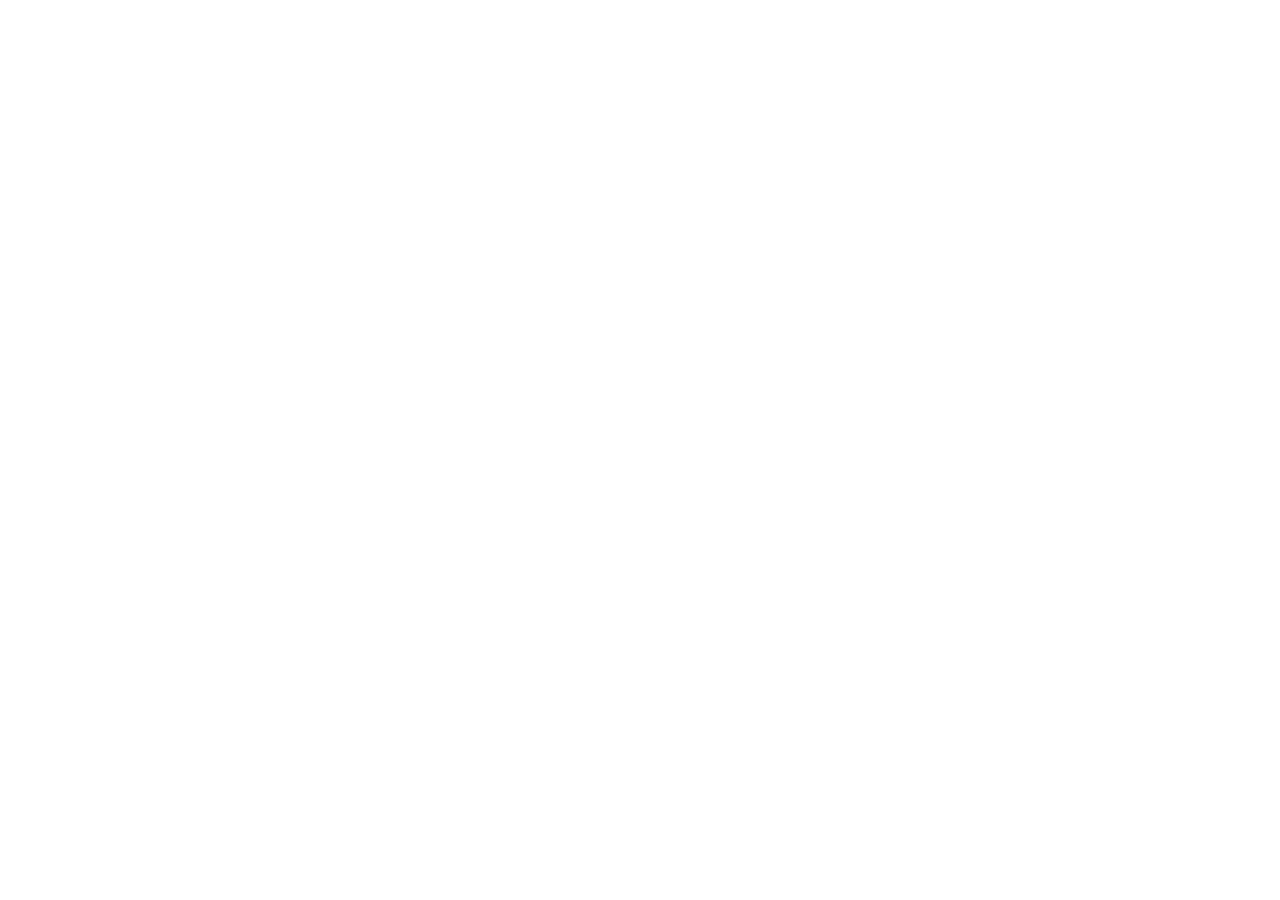
==== index.html @ a663e1cb "feat: add project starter files" ====
<!DOCTYPE html>
<html lang="en">
<head>
    <meta charset="UTF-8">
    <meta name="viewport" content="width=device-width, initial-scale=1.0">
    <title>Stockholm</title>
    <link rel="stylesheet" href="style.css">
</head>
<body>
    <script src="script.js"></script>
</body>
</html>
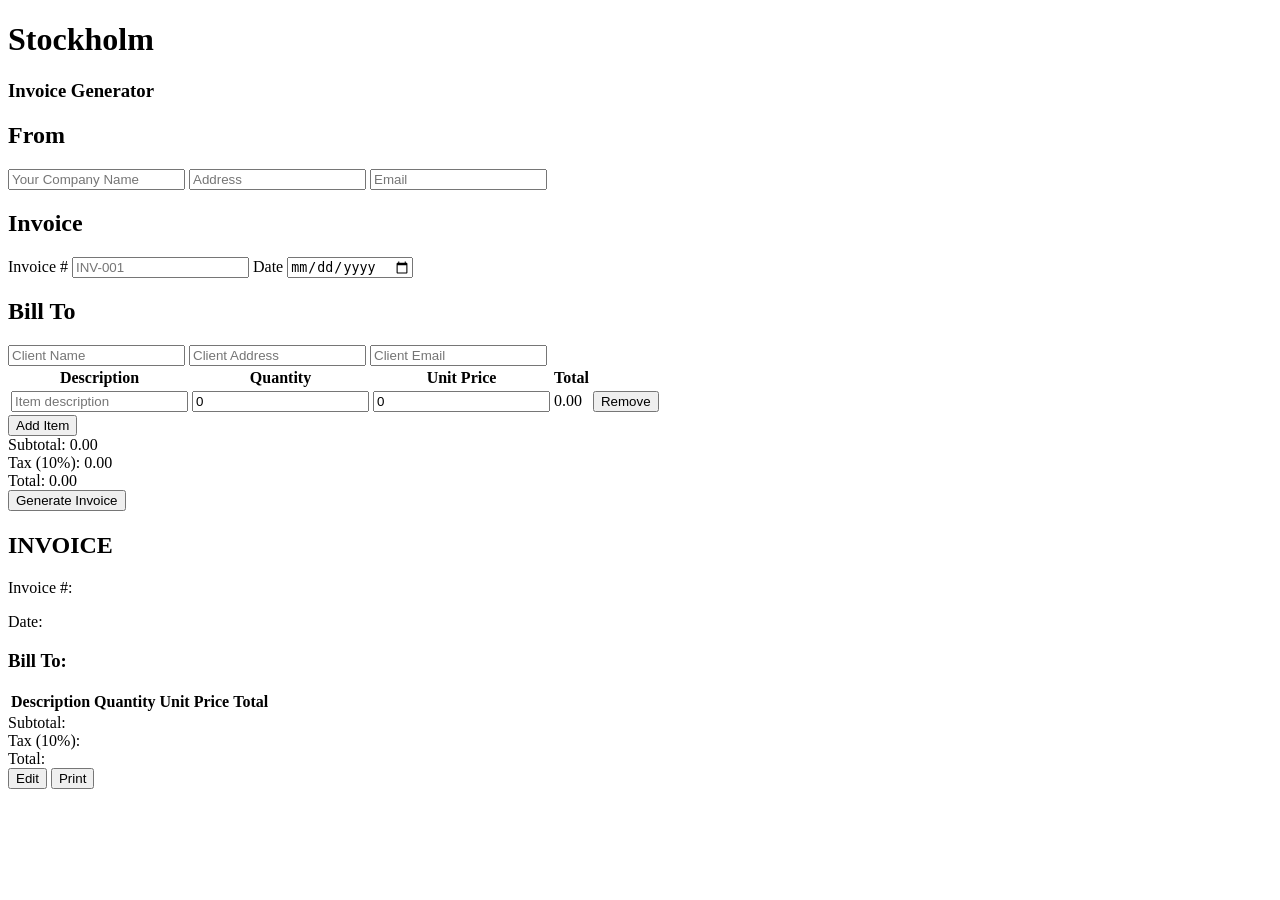
==== commit c8fb846c: "feat: add invoice HTML structure with form and table" ====
--- a/index.html
+++ b/index.html
@@ -6,7 +6,132 @@
     <title>Stockholm</title>
     <link rel="stylesheet" href="style.css">
 </head>
-<body>
+<body> 
+    <div class="container">
+        <!-- FORM VIEW -->
+        <div id="invoice-form">
+            <h1>Stockholm</h1>
+            <h3>Invoice Generator</h3>
+
+            <div class="invoice-header">
+                <div class="company-details">
+                    <h2>From</h2>
+                    <input type="text" id="company-name" placeholder="Your Company Name">
+                    <input type="text" id="company-address" placeholder="Address">
+                    <input type="text" id="company-email" placeholder="Email">
+                </div>
+                <div class="invoice-details">
+                    <h2>Invoice</h2>
+                    <label>Invoice #</label>
+                    <input type="text" id="invoice-number" placeholder="INV-001">
+                    <label>Date</label>
+                    <input type="date" id="invoice-date">
+                </div>
+            </div>
+
+            <div class="client-details">
+                <h2>Bill To</h2>
+                <input type="text" id="client-name" placeholder="Client Name">
+                <input type="text" id="client-address" placeholder="Client Address">
+                <input type="text" id="client-email" placeholder="Client Email">
+            </div>
+
+            <table id="line-items">
+                <thead>
+                    <tr>
+                        <th>Description</th>
+                        <th>Quantity</th>
+                        <th>Unit Price</th>
+                        <th>Total</th>
+                        <th></th>
+                    </tr>
+                </thead>
+                <tbody>
+                    <tr>
+                        <td><input type="text" class="item-description" placeholder="Item description"></td>
+                        <td><input type="number" class="item-quantity" min="0" value="0"></td>
+                        <td><input type="number" class="item-price" min="0" step="0.01" value="0"></td>
+                        <td class="item-total">0.00</td>
+                        <td><button class="remove-row" type="button">Remove</button></td>
+                    </tr>
+                </tbody>
+            </table>
+
+            <button id="add-item" type="button">Add Item</button>
+
+            <div class="totals">
+                <div class="totals-row">
+                    <span>Subtotal:</span>
+                    <span id="subtotal">0.00</span>
+                </div>
+                <div class="totals-row">
+                    <span>Tax (10%):</span>
+                    <span id="tax">0.00</span>
+                </div>
+                <div class="totals-row total-final">
+                    <span>Total:</span>
+                    <span id="total">0.00</span>
+                </div>
+            </div>
+
+            <button id="generate-btn" type="button">Generate Invoice</button>
+        </div>
+
+        <!-- OUTPUT VIEW (HIDDEN BY DEFAULT) -->
+        <div id="invoice-output" class="hidden">
+            <div class="output-header">
+                <div class="output-company">
+                    <h1 id="output-company-name"></h1>
+                    <p id="output-company-address"></p>
+                    <p id="output-company-email"></p>
+                </div>
+                <div class="output-invoice-info">
+                    <h2>INVOICE</h2>
+                    <p>Invoice #: <span id="output-invoice-number"></span></p>
+                    <p>Date: <span id="output-invoice-date"></span></p>
+                </div>
+            </div>
+
+            <div class="output-client">
+                <h3>Bill To:</h3>
+                <p id="output-client-name"></p>
+                <p id="output-client-address"></p>
+                <p id="output-client-email"></p>
+            </div>
+
+            <table class="output-table">
+                <thead>
+                    <tr>
+                        <th>Description</th>
+                        <th>Quantity</th>
+                        <th>Unit Price</th>
+                        <th>Total</th>
+                    </tr>
+                </thead>
+                <tbody id="output-items"></tbody>
+            </table>
+
+            <div class="output-totals">
+                <div class="totals-row">
+                    <span>Subtotal:</span>
+                    <span id="output-subtotal"></span>
+                </div>
+                <div class="totals-row">
+                    <span>Tax (10%):</span>
+                    <span id="output-tax"></span>
+                </div>
+                <div class="totals-row total-final">
+                    <span>Total:</span>
+                    <span id="output-total"></span>
+                </div>
+            </div>
+
+            <div class="output-actions no-print">
+                <button id="edit-btn" type="button">Edit</button>
+                <button id="print-btn" type="button">Print</button>
+            </div>
+        </div>
+    </div>
     <script src="script.js"></script>
 </body>
-</html>+</html>
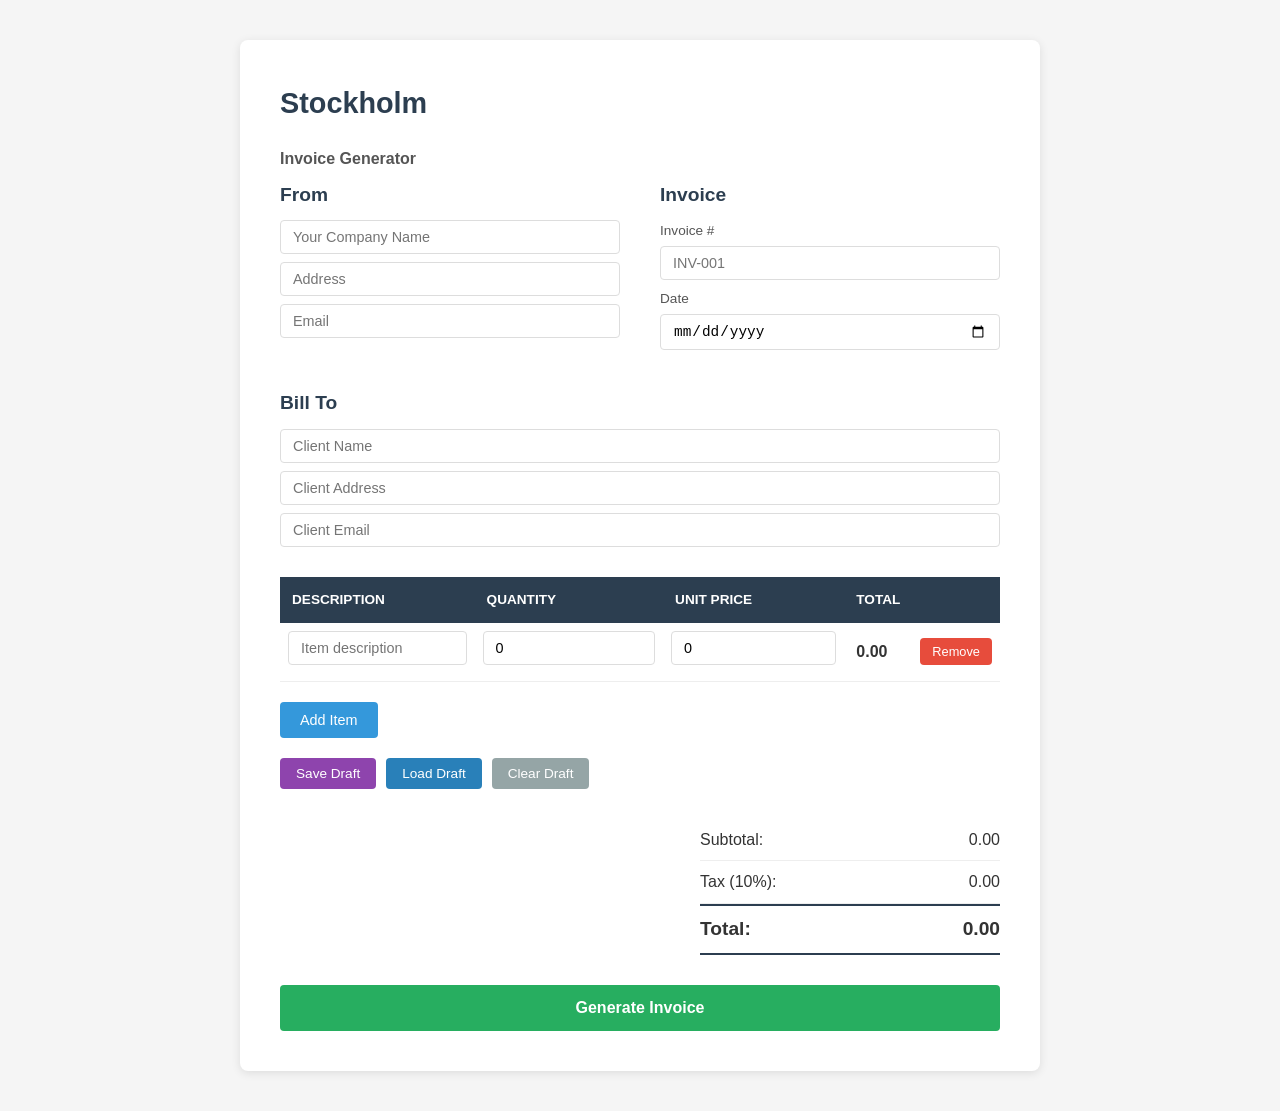
==== commit 49c079b6: "feat: add localStorage draft save/load functionality" ====
--- a/index.html
+++ b/index.html
@@ -1,3 +1,4 @@
+
 <!DOCTYPE html>
 <html lang="en">
 <head>
@@ -58,6 +59,13 @@
             </table>
 
             <button id="add-item" type="button">Add Item</button>
+
+            <!-- Secret Mission Draft Action Buttons -->
+            <div class="draft-actions">
+                <button id="save-draft" type="button">Save Draft</button>
+                <button id="load-draft" type="button">Load Draft</button>
+                <button id="clear-draft" type="button">Clear Draft</button>
+            </div>
 
             <div class="totals">
                 <div class="totals-row">
@@ -134,4 +142,4 @@
     </div>
     <script src="script.js"></script>
 </body>
-</html>
+</html>
--- a/style.css
+++ b/style.css
@@ -0,0 +1,322 @@
+
+* {
+    margin: 0;
+    padding: 0;
+    box-sizing: border-box;
+}
+
+body {
+    font-family: 'Segoe UI', Tahoma, Geneva, Verdana, sans-serif;
+    background-color: #f5f5f5;
+    color: #333;
+    line-height: 1.6;
+}
+
+.container {
+    max-width: 800px;
+    margin: 40px auto;
+    padding: 40px;
+    background-color: #fff;
+    box-shadow: 0 2px 10px rgba(0, 0, 0, 0.1);
+    border-radius: 8px;
+}
+
+h1 {
+    font-size: 1.8rem;
+    margin-bottom: 20px;
+    color: #2c3e50;
+}
+
+h2 {
+    font-size: 1.2rem;
+    margin-bottom: 10px;
+    color: #2c3e50;
+}
+
+h3 {
+    font-size: 1rem;
+    margin-bottom: 8px;
+    color: #555;
+}
+
+.invoice-header {
+    display: flex;
+    justify-content: space-between;
+    gap: 40px;
+    margin-bottom: 30px;
+}
+
+.company-details,
+.invoice-details {
+    flex: 1;
+}
+
+.client-details {
+    margin-bottom: 30px;
+}
+
+input[type="text"],
+input[type="number"],
+input[type="date"] {
+    display: block;
+    width: 100%;
+    padding: 8px 12px;
+    margin-bottom: 8px;
+    border: 1px solid #ddd;
+    border-radius: 4px;
+    font-size: 0.9rem;
+}
+
+input:focus {
+    outline: none;
+    border-color: #3498db;
+    box-shadow: 0 0 3px rgba(52, 152, 219, 0.3);
+}
+
+label {
+    display: block;
+    font-size: 0.85rem;
+    color: #555;
+    margin-bottom: 4px;
+    margin-top: 8px;
+}
+
+table {
+    width: 100%;
+    border-collapse: collapse;
+    margin-bottom: 20px;
+}
+
+thead {
+    background-color: #2c3e50;
+    color: #fff;
+}
+
+th {
+    padding: 12px;
+    text-align: left;
+    font-weight: 600;
+    font-size: 0.85rem;
+    text-transform: uppercase;
+}
+
+td {
+    padding: 8px;
+    border-bottom: 1px solid #eee;
+}
+
+td input {
+    margin-bottom: 0;
+}
+
+.item-total {
+    font-weight: 600;
+    padding: 8px 12px;
+}
+
+.remove-row {
+    background-color: #e74c3c;
+    color: #fff;
+    border: none;
+    padding: 6px 12px;
+    border-radius: 4px;
+    cursor: pointer;
+    font-size: 0.8rem;
+}
+
+.remove-row:hover {
+    background-color: #c0392b;
+}
+
+#add-item {
+    background-color: #3498db;
+    color: #fff;
+    border: none;
+    padding: 10px 20px;
+    border-radius: 4px;
+    cursor: pointer;
+    font-size: 0.9rem;
+    margin-bottom: 20px;
+}
+
+#add-item:hover {
+    background-color: #2980b9;
+}
+
+.draft-actions {
+    display: flex;
+    gap: 10px;
+    margin-bottom: 30px;
+}
+
+#save-draft {
+    background-color: #8e44ad;
+    color: #fff;
+    border: none;
+    padding: 8px 16px;
+    border-radius: 4px;
+    cursor: pointer;
+    font-size: 0.85rem;
+}
+
+#save-draft:hover {
+    background-color: #7d3c98;
+}
+
+#load-draft {
+    background-color: #2980b9;
+    color: #fff;
+    border: none;
+    padding: 8px 16px;
+    border-radius: 4px;
+    cursor: pointer;
+    font-size: 0.85rem;
+}
+
+#load-draft:hover {
+    background-color: #2471a3;
+}
+
+#clear-draft {
+    background-color: #95a5a6;
+    color: #fff;
+    border: none;
+    padding: 8px 16px;
+    border-radius: 4px;
+    cursor: pointer;
+    font-size: 0.85rem;
+}
+
+#clear-draft:hover {
+    background-color: #7f8c8d;
+}
+
+.totals {
+    margin-left: auto;
+    width: 300px;
+    margin-bottom: 30px;
+}
+
+.totals-row {
+    display: flex;
+    justify-content: space-between;
+    padding: 8px 0;
+    border-bottom: 1px solid #eee;
+}
+
+.total-final {
+    font-weight: 700;
+    font-size: 1.2rem;
+    border-bottom: 2px solid #2c3e50;
+    border-top: 2px solid #2c3e50;
+}
+
+#generate-btn {
+    background-color: #27ae60;
+    color: #fff;
+    border: none;
+    padding: 14px 30px;
+    border-radius: 4px;
+    cursor: pointer;
+    font-size: 1rem;
+    font-weight: 600;
+    width: 100%;
+}
+
+#generate-btn:hover {
+    background-color: #219a52;
+}
+
+.hidden {
+    display: none;
+}
+
+.output-header {
+    display: flex;
+    justify-content: space-between;
+    margin-bottom: 30px;
+    padding-bottom: 20px;
+    border-bottom: 2px solid #2c3e50;
+}
+
+.output-invoice-info h2 {
+    font-size: 2rem;
+    color: #2c3e50;
+}
+
+.output-client {
+    margin-bottom: 30px;
+}
+
+.output-table {
+    margin-bottom: 30px;
+}
+
+.output-table td {
+    padding: 12px;
+}
+
+.output-totals {
+    margin-left: auto;
+    width: 300px;
+    margin-bottom: 30px;
+}
+
+.output-actions {
+    display: flex;
+    gap: 10px;
+}
+
+#edit-btn {
+    background-color: #3498db;
+    color: #fff;
+    border: none;
+    padding: 10px 20px;
+    border-radius: 4px;
+    cursor: pointer;
+    font-size: 0.9rem;
+}
+
+#edit-btn:hover {
+    background-color: #2980b9;
+}
+
+#print-btn {
+    background-color: #27ae60;
+    color: #fff;
+    border: none;
+    padding: 10px 20px;
+    border-radius: 4px;
+    cursor: pointer;
+    font-size: 0.9rem;
+}
+
+#print-btn:hover {
+    background-color: #219a52;
+}
+
+@media print {
+    body {
+        background-color: #fff;
+    }
+
+    .container {
+        box-shadow: none;
+        margin: 0;
+        padding: 20px;
+        max-width: 100%;
+    }
+
+    .no-print {
+        display: none;
+    }
+
+    .output-table {
+        border: 1px solid #ddd;
+    }
+
+    .output-table th,
+    .output-table td {
+        border: 1px solid #ddd;
+    }
+}
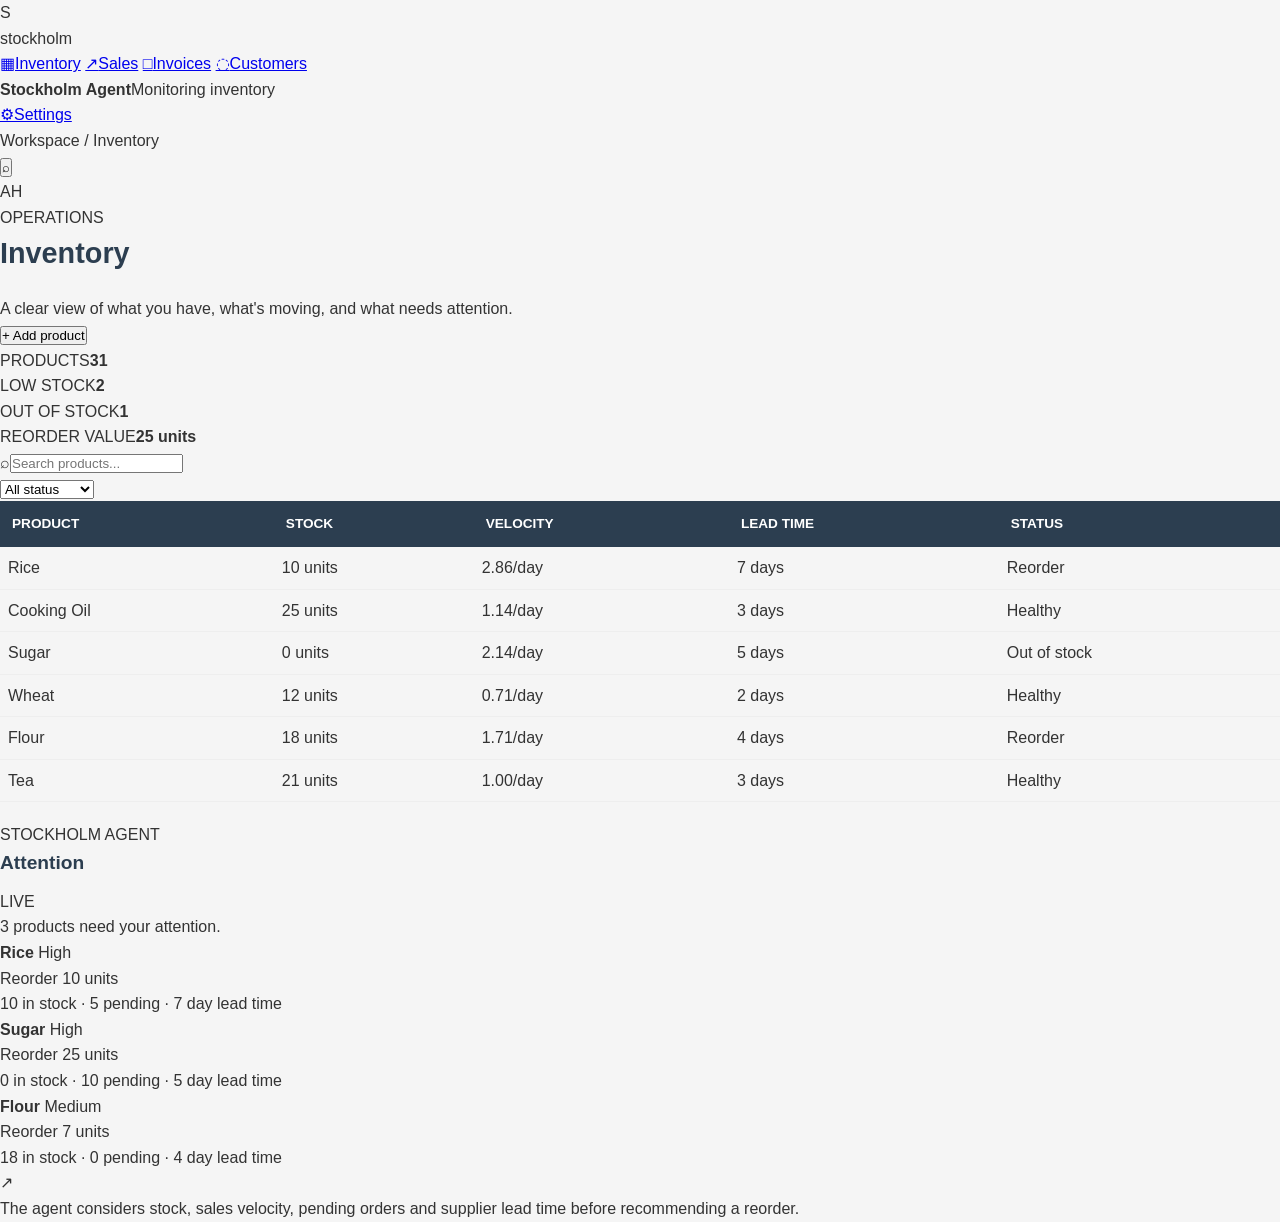
==== commit d914bf06: "Redesign Stockholm around inventory operations" ====
--- a/index.html
+++ b/index.html
@@ -1,145 +1,82 @@
-
 <!DOCTYPE html>
 <html lang="en">
 <head>
-    <meta charset="UTF-8">
-    <meta name="viewport" content="width=device-width, initial-scale=1.0">
-    <title>Stockholm</title>
-    <link rel="stylesheet" href="style.css">
+  <meta charset="UTF-8">
+  <meta name="viewport" content="width=device-width, initial-scale=1.0">
+  <title>Stockholm — Inventory</title>
+  <link rel="stylesheet" href="style.css">
 </head>
-<body> 
-    <div class="container">
-        <!-- FORM VIEW -->
-        <div id="invoice-form">
-            <h1>Stockholm</h1>
-            <h3>Invoice Generator</h3>
+<body>
+  <div class="app-shell">
+    <aside class="sidebar">
+      <div class="brand"><div class="brand-mark">S</div><span>stockholm</span></div>
+      <nav class="nav">
+        <a class="nav-item active" href="#"><span class="nav-icon">▦</span>Inventory</a>
+        <a class="nav-item" href="#"><span class="nav-icon">↗</span>Sales</a>
+        <a class="nav-item" href="#"><span class="nav-icon">□</span>Invoices</a>
+        <a class="nav-item" href="#"><span class="nav-icon">◌</span>Customers</a>
+      </nav>
+      <div class="sidebar-bottom">
+        <div class="agent-mini"><div class="agent-dot"></div><div><strong>Stockholm Agent</strong><span>Monitoring inventory</span></div></div>
+        <a class="nav-item" href="#"><span class="nav-icon">⚙</span>Settings</a>
+      </div>
+    </aside>
 
-            <div class="invoice-header">
-                <div class="company-details">
-                    <h2>From</h2>
-                    <input type="text" id="company-name" placeholder="Your Company Name">
-                    <input type="text" id="company-address" placeholder="Address">
-                    <input type="text" id="company-email" placeholder="Email">
-                </div>
-                <div class="invoice-details">
-                    <h2>Invoice</h2>
-                    <label>Invoice #</label>
-                    <input type="text" id="invoice-number" placeholder="INV-001">
-                    <label>Date</label>
-                    <input type="date" id="invoice-date">
-                </div>
-            </div>
+    <main class="main">
+      <header class="topbar">
+        <div class="breadcrumbs">Workspace <span>/</span> Inventory</div>
+        <div class="top-actions"><button class="icon-button" title="Search">⌕</button><div class="avatar">AH</div></div>
+      </header>
 
-            <div class="client-details">
-                <h2>Bill To</h2>
-                <input type="text" id="client-name" placeholder="Client Name">
-                <input type="text" id="client-address" placeholder="Client Address">
-                <input type="text" id="client-email" placeholder="Client Email">
-            </div>
-
-            <table id="line-items">
-                <thead>
-                    <tr>
-                        <th>Description</th>
-                        <th>Quantity</th>
-                        <th>Unit Price</th>
-                        <th>Total</th>
-                        <th></th>
-                    </tr>
-                </thead>
-                <tbody>
-                    <tr>
-                        <td><input type="text" class="item-description" placeholder="Item description"></td>
-                        <td><input type="number" class="item-quantity" min="0" value="0"></td>
-                        <td><input type="number" class="item-price" min="0" step="0.01" value="0"></td>
-                        <td class="item-total">0.00</td>
-                        <td><button class="remove-row" type="button">Remove</button></td>
-                    </tr>
-                </tbody>
-            </table>
-
-            <button id="add-item" type="button">Add Item</button>
-
-            <!-- Secret Mission Draft Action Buttons -->
-            <div class="draft-actions">
-                <button id="save-draft" type="button">Save Draft</button>
-                <button id="load-draft" type="button">Load Draft</button>
-                <button id="clear-draft" type="button">Clear Draft</button>
-            </div>
-
-            <div class="totals">
-                <div class="totals-row">
-                    <span>Subtotal:</span>
-                    <span id="subtotal">0.00</span>
-                </div>
-                <div class="totals-row">
-                    <span>Tax (10%):</span>
-                    <span id="tax">0.00</span>
-                </div>
-                <div class="totals-row total-final">
-                    <span>Total:</span>
-                    <span id="total">0.00</span>
-                </div>
-            </div>
-
-            <button id="generate-btn" type="button">Generate Invoice</button>
+      <section class="content">
+        <div class="page-heading">
+          <div>
+            <p class="eyebrow">OPERATIONS</p>
+            <h1>Inventory</h1>
+            <p class="subtitle">A clear view of what you have, what's moving, and what needs attention.</p>
+          </div>
+          <button class="primary-button" id="add-product">+ Add product</button>
         </div>
 
-        <!-- OUTPUT VIEW (HIDDEN BY DEFAULT) -->
-        <div id="invoice-output" class="hidden">
-            <div class="output-header">
-                <div class="output-company">
-                    <h1 id="output-company-name"></h1>
-                    <p id="output-company-address"></p>
-                    <p id="output-company-email"></p>
-                </div>
-                <div class="output-invoice-info">
-                    <h2>INVOICE</h2>
-                    <p>Invoice #: <span id="output-invoice-number"></span></p>
-                    <p>Date: <span id="output-invoice-date"></span></p>
-                </div>
+        <div class="summary">
+          <div class="summary-item"><span>PRODUCTS</span><strong id="product-count">31</strong></div>
+          <div class="summary-item warning"><span>LOW STOCK</span><strong id="low-stock-count">2</strong></div>
+          <div class="summary-item danger"><span>OUT OF STOCK</span><strong id="out-stock-count">1</strong></div>
+          <div class="summary-item"><span>REORDER VALUE</span><strong id="reorder-count">25 units</strong></div>
+        </div>
+
+        <div class="workspace-grid">
+          <section class="inventory-panel">
+            <div class="toolbar">
+              <div class="search-box"><span>⌕</span><input id="search" type="search" placeholder="Search products..."></div>
+              <select id="filter">
+                <option value="all">All status</option>
+                <option value="healthy">Healthy</option>
+                <option value="reorder">Reorder</option>
+                <option value="out">Out of stock</option>
+              </select>
             </div>
+            <div class="table-wrap">
+              <table>
+                <thead><tr><th>PRODUCT</th><th>STOCK</th><th>VELOCITY</th><th>LEAD TIME</th><th>STATUS</th></tr></thead>
+                <tbody id="inventory-body"></tbody>
+              </table>
+            </div>
+          </section>
 
-            <div class="output-client">
-                <h3>Bill To:</h3>
-                <p id="output-client-name"></p>
-                <p id="output-client-address"></p>
-                <p id="output-client-email"></p>
+          <aside class="attention-panel">
+            <div class="attention-head">
+              <div><p class="eyebrow">STOCKHOLM AGENT</p><h2>Attention</h2></div>
+              <span class="live-pill"><i></i> LIVE</span>
             </div>
-
-            <table class="output-table">
-                <thead>
-                    <tr>
-                        <th>Description</th>
-                        <th>Quantity</th>
-                        <th>Unit Price</th>
-                        <th>Total</th>
-                    </tr>
-                </thead>
-                <tbody id="output-items"></tbody>
-            </table>
-
-            <div class="output-totals">
-                <div class="totals-row">
-                    <span>Subtotal:</span>
-                    <span id="output-subtotal"></span>
-                </div>
-                <div class="totals-row">
-                    <span>Tax (10%):</span>
-                    <span id="output-tax"></span>
-                </div>
-                <div class="totals-row total-final">
-                    <span>Total:</span>
-                    <span id="output-total"></span>
-                </div>
-            </div>
-
-            <div class="output-actions no-print">
-                <button id="edit-btn" type="button">Edit</button>
-                <button id="print-btn" type="button">Print</button>
-            </div>
+            <p class="agent-summary" id="agent-summary">Checking your inventory...</p>
+            <div id="attention-list" class="attention-list"></div>
+            <div class="agent-note"><span>↗</span><p>The agent considers stock, sales velocity, pending orders and supplier lead time before recommending a reorder.</p></div>
+          </aside>
         </div>
-    </div>
-    <script src="script.js"></script>
+      </section>
+    </main>
+  </div>
+  <script src="ui_inventory.js"></script>
 </body>
 </html>
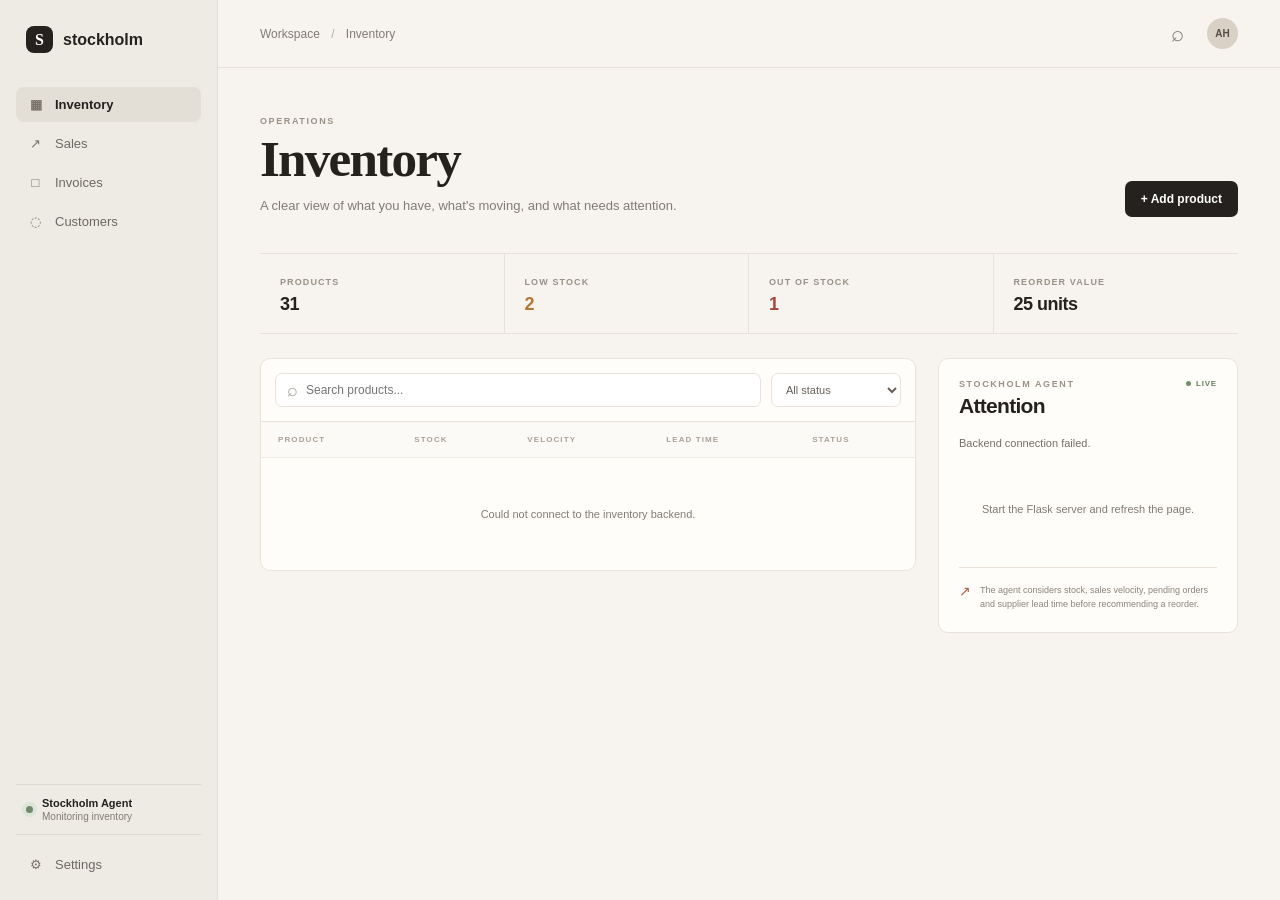
==== commit 82eff98a: "Fix inventory summary element ids" ====
--- a/index.html
+++ b/index.html
@@ -39,10 +39,10 @@
         </div>
 
         <div class="summary">
-          <div class="summary-item"><span>PRODUCTS</span><strong id="product-count">31</strong></div>
+          <div class="summary-item"><span>PRODUCTS</span><strong id="products-count">31</strong></div>
           <div class="summary-item warning"><span>LOW STOCK</span><strong id="low-stock-count">2</strong></div>
           <div class="summary-item danger"><span>OUT OF STOCK</span><strong id="out-stock-count">1</strong></div>
-          <div class="summary-item"><span>REORDER VALUE</span><strong id="reorder-count">25 units</strong></div>
+          <div class="summary-item"><span>REORDER VALUE</span><strong id="reorder-value">25 units</strong></div>
         </div>
 
         <div class="workspace-grid">
--- a/style.css
+++ b/style.css
@@ -1,322 +1,16 @@
-
-* {
-    margin: 0;
-    padding: 0;
-    box-sizing: border-box;
-}
-
-body {
-    font-family: 'Segoe UI', Tahoma, Geneva, Verdana, sans-serif;
-    background-color: #f5f5f5;
-    color: #333;
-    line-height: 1.6;
-}
-
-.container {
-    max-width: 800px;
-    margin: 40px auto;
-    padding: 40px;
-    background-color: #fff;
-    box-shadow: 0 2px 10px rgba(0, 0, 0, 0.1);
-    border-radius: 8px;
-}
-
-h1 {
-    font-size: 1.8rem;
-    margin-bottom: 20px;
-    color: #2c3e50;
-}
-
-h2 {
-    font-size: 1.2rem;
-    margin-bottom: 10px;
-    color: #2c3e50;
-}
-
-h3 {
-    font-size: 1rem;
-    margin-bottom: 8px;
-    color: #555;
-}
-
-.invoice-header {
-    display: flex;
-    justify-content: space-between;
-    gap: 40px;
-    margin-bottom: 30px;
-}
-
-.company-details,
-.invoice-details {
-    flex: 1;
-}
-
-.client-details {
-    margin-bottom: 30px;
-}
-
-input[type="text"],
-input[type="number"],
-input[type="date"] {
-    display: block;
-    width: 100%;
-    padding: 8px 12px;
-    margin-bottom: 8px;
-    border: 1px solid #ddd;
-    border-radius: 4px;
-    font-size: 0.9rem;
-}
-
-input:focus {
-    outline: none;
-    border-color: #3498db;
-    box-shadow: 0 0 3px rgba(52, 152, 219, 0.3);
-}
-
-label {
-    display: block;
-    font-size: 0.85rem;
-    color: #555;
-    margin-bottom: 4px;
-    margin-top: 8px;
-}
-
-table {
-    width: 100%;
-    border-collapse: collapse;
-    margin-bottom: 20px;
-}
-
-thead {
-    background-color: #2c3e50;
-    color: #fff;
-}
-
-th {
-    padding: 12px;
-    text-align: left;
-    font-weight: 600;
-    font-size: 0.85rem;
-    text-transform: uppercase;
-}
-
-td {
-    padding: 8px;
-    border-bottom: 1px solid #eee;
-}
-
-td input {
-    margin-bottom: 0;
-}
-
-.item-total {
-    font-weight: 600;
-    padding: 8px 12px;
-}
-
-.remove-row {
-    background-color: #e74c3c;
-    color: #fff;
-    border: none;
-    padding: 6px 12px;
-    border-radius: 4px;
-    cursor: pointer;
-    font-size: 0.8rem;
-}
-
-.remove-row:hover {
-    background-color: #c0392b;
-}
-
-#add-item {
-    background-color: #3498db;
-    color: #fff;
-    border: none;
-    padding: 10px 20px;
-    border-radius: 4px;
-    cursor: pointer;
-    font-size: 0.9rem;
-    margin-bottom: 20px;
-}
-
-#add-item:hover {
-    background-color: #2980b9;
-}
-
-.draft-actions {
-    display: flex;
-    gap: 10px;
-    margin-bottom: 30px;
-}
-
-#save-draft {
-    background-color: #8e44ad;
-    color: #fff;
-    border: none;
-    padding: 8px 16px;
-    border-radius: 4px;
-    cursor: pointer;
-    font-size: 0.85rem;
-}
-
-#save-draft:hover {
-    background-color: #7d3c98;
-}
-
-#load-draft {
-    background-color: #2980b9;
-    color: #fff;
-    border: none;
-    padding: 8px 16px;
-    border-radius: 4px;
-    cursor: pointer;
-    font-size: 0.85rem;
-}
-
-#load-draft:hover {
-    background-color: #2471a3;
-}
-
-#clear-draft {
-    background-color: #95a5a6;
-    color: #fff;
-    border: none;
-    padding: 8px 16px;
-    border-radius: 4px;
-    cursor: pointer;
-    font-size: 0.85rem;
-}
-
-#clear-draft:hover {
-    background-color: #7f8c8d;
-}
-
-.totals {
-    margin-left: auto;
-    width: 300px;
-    margin-bottom: 30px;
-}
-
-.totals-row {
-    display: flex;
-    justify-content: space-between;
-    padding: 8px 0;
-    border-bottom: 1px solid #eee;
-}
-
-.total-final {
-    font-weight: 700;
-    font-size: 1.2rem;
-    border-bottom: 2px solid #2c3e50;
-    border-top: 2px solid #2c3e50;
-}
-
-#generate-btn {
-    background-color: #27ae60;
-    color: #fff;
-    border: none;
-    padding: 14px 30px;
-    border-radius: 4px;
-    cursor: pointer;
-    font-size: 1rem;
-    font-weight: 600;
-    width: 100%;
-}
-
-#generate-btn:hover {
-    background-color: #219a52;
-}
-
-.hidden {
-    display: none;
-}
-
-.output-header {
-    display: flex;
-    justify-content: space-between;
-    margin-bottom: 30px;
-    padding-bottom: 20px;
-    border-bottom: 2px solid #2c3e50;
-}
-
-.output-invoice-info h2 {
-    font-size: 2rem;
-    color: #2c3e50;
-}
-
-.output-client {
-    margin-bottom: 30px;
-}
-
-.output-table {
-    margin-bottom: 30px;
-}
-
-.output-table td {
-    padding: 12px;
-}
-
-.output-totals {
-    margin-left: auto;
-    width: 300px;
-    margin-bottom: 30px;
-}
-
-.output-actions {
-    display: flex;
-    gap: 10px;
-}
-
-#edit-btn {
-    background-color: #3498db;
-    color: #fff;
-    border: none;
-    padding: 10px 20px;
-    border-radius: 4px;
-    cursor: pointer;
-    font-size: 0.9rem;
-}
-
-#edit-btn:hover {
-    background-color: #2980b9;
-}
-
-#print-btn {
-    background-color: #27ae60;
-    color: #fff;
-    border: none;
-    padding: 10px 20px;
-    border-radius: 4px;
-    cursor: pointer;
-    font-size: 0.9rem;
-}
-
-#print-btn:hover {
-    background-color: #219a52;
-}
-
-@media print {
-    body {
-        background-color: #fff;
-    }
-
-    .container {
-        box-shadow: none;
-        margin: 0;
-        padding: 20px;
-        max-width: 100%;
-    }
-
-    .no-print {
-        display: none;
-    }
-
-    .output-table {
-        border: 1px solid #ddd;
-    }
-
-    .output-table th,
-    .output-table td {
-        border: 1px solid #ddd;
-    }
-}+@import url('https://fonts.googleapis.com/css2?family=DM+Sans:wght@400;500;600;700&family=Playfair+Display:wght@600&display=swap');
+:root{--ink:#24211f;--muted:#817b75;--line:#e8e2da;--paper:#f7f4ef;--panel:#fffdf9;--accent:#b85c45;--warning:#b57934;--warning-soft:#f5ead9;--danger:#a8463e;--danger-soft:#f4dcd9;--sidebar:#eeebe5}
+*{box-sizing:border-box;margin:0;padding:0}
+body{min-height:100vh;background:var(--paper);color:var(--ink);font-family:"DM Sans",sans-serif;-webkit-font-smoothing:antialiased}
+button,input,select{font:inherit}.app-shell{min-height:100vh;display:flex}.sidebar{width:218px;min-height:100vh;padding:26px 16px 18px;background:var(--sidebar);border-right:1px solid #e1dcd4;display:flex;flex-direction:column}
+.brand{display:flex;align-items:center;gap:10px;padding:0 10px 34px;font-size:16px;font-weight:700}.brand-mark{width:27px;height:27px;border-radius:8px;display:grid;place-items:center;background:var(--ink);color:#fff;font-family:"Playfair Display",serif}
+.nav{display:grid;gap:4px}.nav-item{display:flex;align-items:center;gap:11px;padding:10px 11px;border-radius:8px;color:#6d6862;text-decoration:none;font-size:13px}.nav-item:hover{background:rgba(255,255,255,.5);color:var(--ink)}.nav-item.active{background:#e3ded6;color:var(--ink);font-weight:600}.nav-icon{width:17px;text-align:center;color:#77716a}
+.sidebar-bottom{margin-top:auto;display:grid;gap:12px}.agent-mini{display:flex;gap:9px;align-items:center;padding:12px 10px;border-top:1px solid #ddd8d0;border-bottom:1px solid #ddd8d0}.agent-mini strong,.agent-mini span{display:block}.agent-mini strong{font-size:11px}.agent-mini span{margin-top:2px;color:var(--muted);font-size:10px}.agent-dot{width:7px;height:7px;border-radius:50%;background:#6f8a68;box-shadow:0 0 0 4px #dce5d9}
+.main{flex:1;min-width:0}.topbar{height:68px;border-bottom:1px solid var(--line);display:flex;align-items:center;justify-content:space-between;padding:0 42px;background:rgba(247,244,239,.88)}.breadcrumbs{color:var(--muted);font-size:12px}.breadcrumbs span{padding:0 8px;color:#b5aea6}.top-actions{display:flex;align-items:center;gap:14px}.icon-button{width:32px;height:32px;border:0;background:transparent;color:var(--muted);font-size:22px;cursor:pointer}.avatar{width:31px;height:31px;border-radius:50%;display:grid;place-items:center;background:#d9d0c6;color:#554d46;font-size:10px;font-weight:700}
+.content{max-width:1420px;margin:0 auto;padding:48px 42px 60px}.page-heading{display:flex;justify-content:space-between;align-items:flex-end;gap:30px;margin-bottom:36px}.eyebrow{color:#9a9188;font-size:9px;font-weight:700;letter-spacing:1.6px}h1{margin-top:7px;font-family:"Playfair Display",serif;font-size:clamp(38px,4vw,54px);line-height:1;font-weight:600;letter-spacing:-1.8px}.subtitle{max-width:600px;margin-top:11px;color:var(--muted);font-size:13px;line-height:1.7}.primary-button{border:0;border-radius:7px;padding:11px 16px;background:var(--ink);color:#fff;cursor:pointer;font-size:12px;font-weight:600}.primary-button:hover{background:#3a3531}
+.summary{display:grid;grid-template-columns:repeat(4,1fr);border-top:1px solid var(--line);border-bottom:1px solid var(--line);margin-bottom:24px}.summary-item{padding:17px 20px 18px;border-right:1px solid var(--line)}.summary-item:last-child{border-right:0}.summary-item span{color:#9a9188;font-size:9px;letter-spacing:1.1px;font-weight:700}.summary-item strong{display:block;margin-top:5px;font-size:18px;letter-spacing:-.5px}.summary-item.warning strong{color:var(--warning)}.summary-item.danger strong{color:var(--danger)}
+.workspace-grid{display:grid;grid-template-columns:minmax(0,1fr) 300px;gap:22px;align-items:start}.inventory-panel,.attention-panel{background:var(--panel);border:1px solid var(--line);border-radius:10px}.inventory-panel{overflow:hidden}.toolbar{padding:14px;display:flex;gap:10px;border-bottom:1px solid var(--line)}.search-box{flex:1;display:flex;align-items:center;gap:8px;border:1px solid var(--line);border-radius:7px;padding:0 11px;background:#fff}.search-box span{color:#a39b92;font-size:18px}.search-box input{width:100%;border:0;outline:0;padding:9px 0;color:var(--ink);background:transparent;font-size:12px}select{min-width:130px;border:1px solid var(--line);border-radius:7px;padding:0 10px;color:#68615b;background:#fff;outline:0;font-size:11px}
+table{width:100%;border-collapse:collapse}th{padding:13px 17px;text-align:left;color:#aaa198;font-size:8px;letter-spacing:1.1px;font-weight:700;background:#fcfaf6}td{padding:15px 17px;border-top:1px solid #eee9e2;font-size:12px;color:#625c56}.product-name{color:var(--ink);font-weight:600}.stock-value{color:var(--ink);font-weight:600}.velocity{font-variant-numeric:tabular-nums}.lead{color:#8b837b}.status{display:inline-flex;align-items:center;gap:6px;padding:5px 8px;border-radius:999px;font-size:9px;font-weight:700}.status i{width:5px;height:5px;border-radius:50%;display:block}.status.healthy{background:#e9efe7;color:#587054}.status.healthy i{background:#6e8969}.status.reorder{background:var(--warning-soft);color:#96642b}.status.reorder i{background:var(--warning)}.status.out{background:var(--danger-soft);color:var(--danger)}.status.out i{background:var(--danger)}
+.attention-panel{padding:20px}.attention-head{display:flex;justify-content:space-between;align-items:flex-start}.attention-head h2{margin-top:5px;font-size:21px;letter-spacing:-.7px}.live-pill{display:flex;align-items:center;gap:5px;color:#68805f;font-size:8px;font-weight:700;letter-spacing:.8px}.live-pill i{width:5px;height:5px;border-radius:50%;background:#719067}.agent-summary{margin:17px 0 15px;color:#756e67;font-size:11px;line-height:1.6}.attention-list{display:grid;gap:8px}.attention-item{padding:12px;border:1px solid var(--line);border-radius:7px;background:#fff}.attention-item-top{display:flex;justify-content:space-between;gap:8px}.attention-item strong{font-size:11px}.attention-action{margin-top:5px;color:var(--accent);font-size:10px;font-weight:600}.attention-detail{margin-top:6px;color:var(--muted);font-size:9px;line-height:1.5}.agent-note{display:flex;gap:9px;margin-top:17px;padding-top:15px;border-top:1px solid var(--line)}.agent-note span{color:var(--accent);font-size:14px}.agent-note p{color:#8a837b;font-size:9px;line-height:1.6}.empty{padding:35px 20px;text-align:center;color:var(--muted);font-size:11px}
+@media(max-width:900px){.sidebar{width:70px;padding:20px 9px}.brand{justify-content:center;padding:0 0 30px}.brand span,.nav-item:not(.active){font-size:0}.nav-item{justify-content:center}.agent-mini,.sidebar-bottom .nav-item{display:none}.topbar{padding:0 22px}.content{padding:34px 22px 45px}.workspace-grid{grid-template-columns:1fr}}
+@media(max-width:620px){.page-heading{align-items:flex-start;flex-direction:column}.summary{grid-template-columns:repeat(2,1fr)}.summary-item:nth-child(2){border-right:0}.summary-item:nth-child(-n+2){border-bottom:1px solid var(--line)}.toolbar{flex-direction:column}select{height:36px}th:nth-child(4),td:nth-child(4){display:none}}
